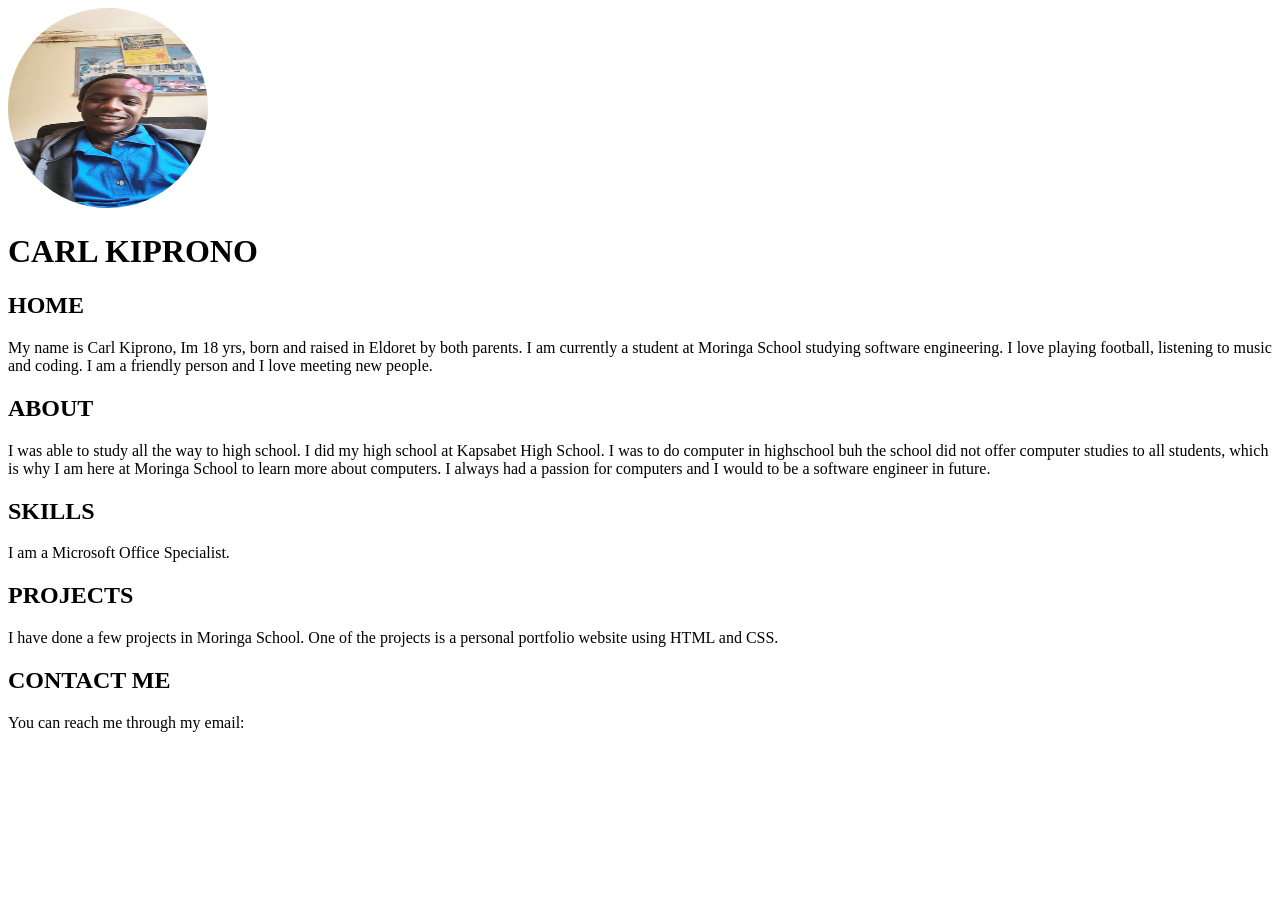
==== index.html @ cceee420 "initial commit" ====
<!DOCTYPE html>
<html lang="en">
<head>
    <meta charset="UTF-8">
    <meta name="viewport" content="width=device-width, initial-scale=1.0">
    <title>Document</title>
</head>
<body>
    <body background="img {
    display: block;
    margin: 0 auto;
    box-shadow: 0 4px 12px rgba(0,0,0,0.15);
}"
    <h3>
      <img 
        style="width:200px;height:200px; border-radius: 50%;"
        src="images/Snapchat-1238015902.jpg" alt="">
         
    </h3>
    <h1>CARL KIPRONO</h1>
    <h2>HOME</h2>
      <p>
        My name is Carl Kiprono, Im 18 yrs, born and raised in Eldoret by both parents.
        I am currently a student at Moringa School studying software engineering.
        I love playing football, listening to music and coding.
        I am a friendly person and I love meeting new people.
      </p>
    <h2>ABOUT</h2>
      <p>
         I was able to study all the way to high school.
         I did my high school at Kapsabet High School.
         I was to do computer in highschool buh the school did not offer computer studies to all students,
         which is why I am here at Moringa School to learn more about computers.
         I always had a passion for computers and I would to be a software engineer in future.
      </p>
    <h2>SKILLS</h2>
       <P>
        I am a Microsoft Office Specialist.
       </P>
    <h2>PROJECTS</h2>
         <p>
          I have done a few projects in Moringa School.
          One of the projects is a personal portfolio website using HTML and CSS.
         </p>
    <h2>CONTACT ME</h2>
        <p>
            You can reach me through my email:
             <a href="mailto:carlkiprono00@gmail.com"></a> 
        </p>
</body>
</html>
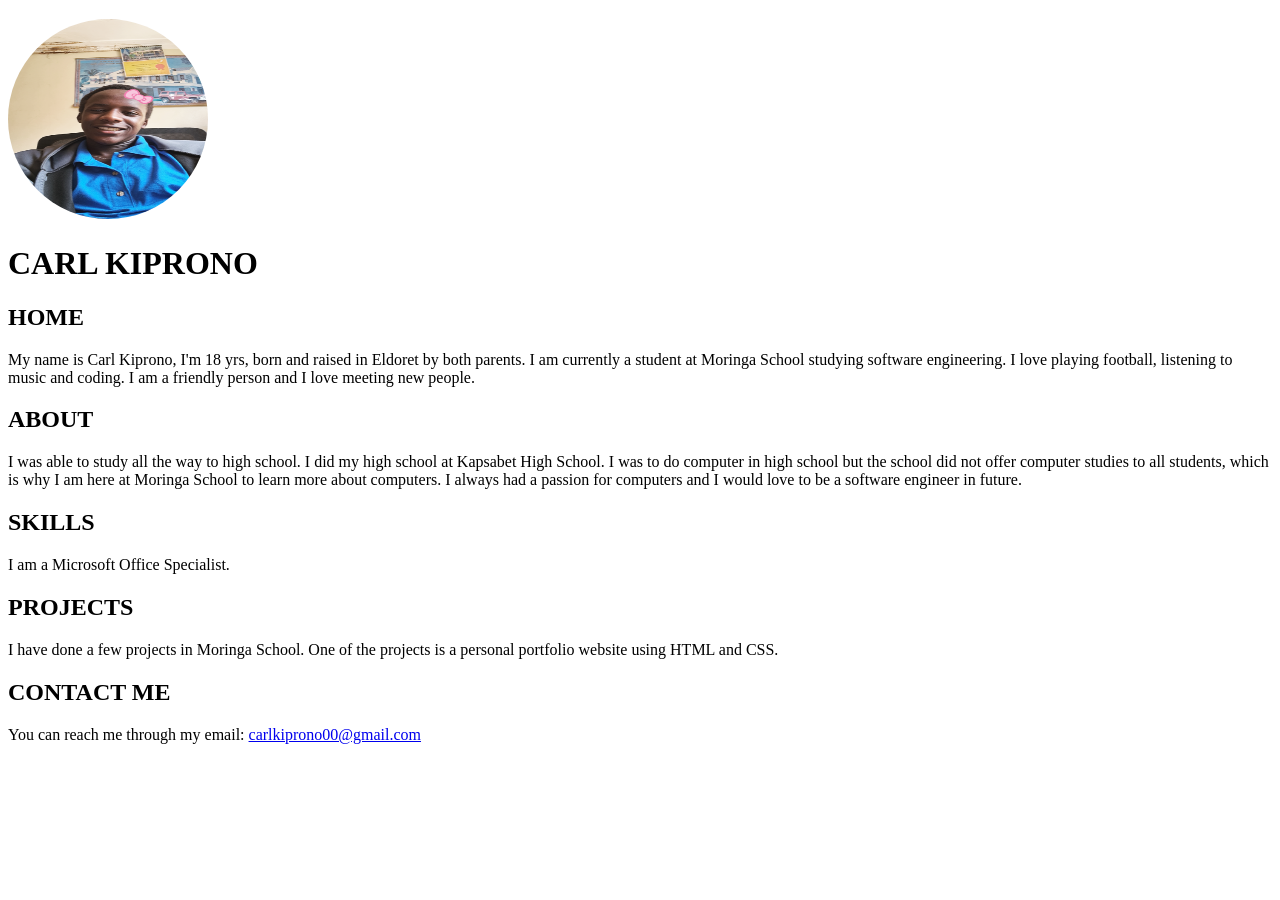
==== commit c5f6b218: "first commit" ====
--- a/index.html
+++ b/index.html
@@ -6,21 +6,16 @@
     <title>Document</title>
 </head>
 <body>
-    <body background="img {
-    display: block;
-    margin: 0 auto;
-    box-shadow: 0 4px 12px rgba(0,0,0,0.15);
-}"
-    <h3>
+   <h3>
       <img 
-        style="width:200px;height:200px; border-radius: 50%;"
-        src="images/Snapchat-1238015902.jpg" alt="">
-         
+        src="images/Snapchat-1238015902.jpg" 
+        alt="Carl Kiprono" 
+        style="width:200px;height:200px; border-radius: 50%;">
     </h3>
     <h1>CARL KIPRONO</h1>
     <h2>HOME</h2>
       <p>
-        My name is Carl Kiprono, Im 18 yrs, born and raised in Eldoret by both parents.
+        My name is Carl Kiprono, I'm 18 yrs, born and raised in Eldoret by both parents.
         I am currently a student at Moringa School studying software engineering.
         I love playing football, listening to music and coding.
         I am a friendly person and I love meeting new people.
@@ -29,14 +24,14 @@
       <p>
          I was able to study all the way to high school.
          I did my high school at Kapsabet High School.
-         I was to do computer in highschool buh the school did not offer computer studies to all students,
+         I was to do computer in high school but the school did not offer computer studies to all students,
          which is why I am here at Moringa School to learn more about computers.
-         I always had a passion for computers and I would to be a software engineer in future.
+         I always had a passion for computers and I would love to be a software engineer in future.
       </p>
     <h2>SKILLS</h2>
-       <P>
+       <p>
         I am a Microsoft Office Specialist.
-       </P>
+       </p>
     <h2>PROJECTS</h2>
          <p>
           I have done a few projects in Moringa School.
@@ -45,7 +40,7 @@
     <h2>CONTACT ME</h2>
         <p>
             You can reach me through my email:
-             <a href="mailto:carlkiprono00@gmail.com"></a> 
+             <a href="mailto:carlkiprono00@gmail.com">carlkiprono00@gmail.com</a> 
         </p>
 </body>
 </html>
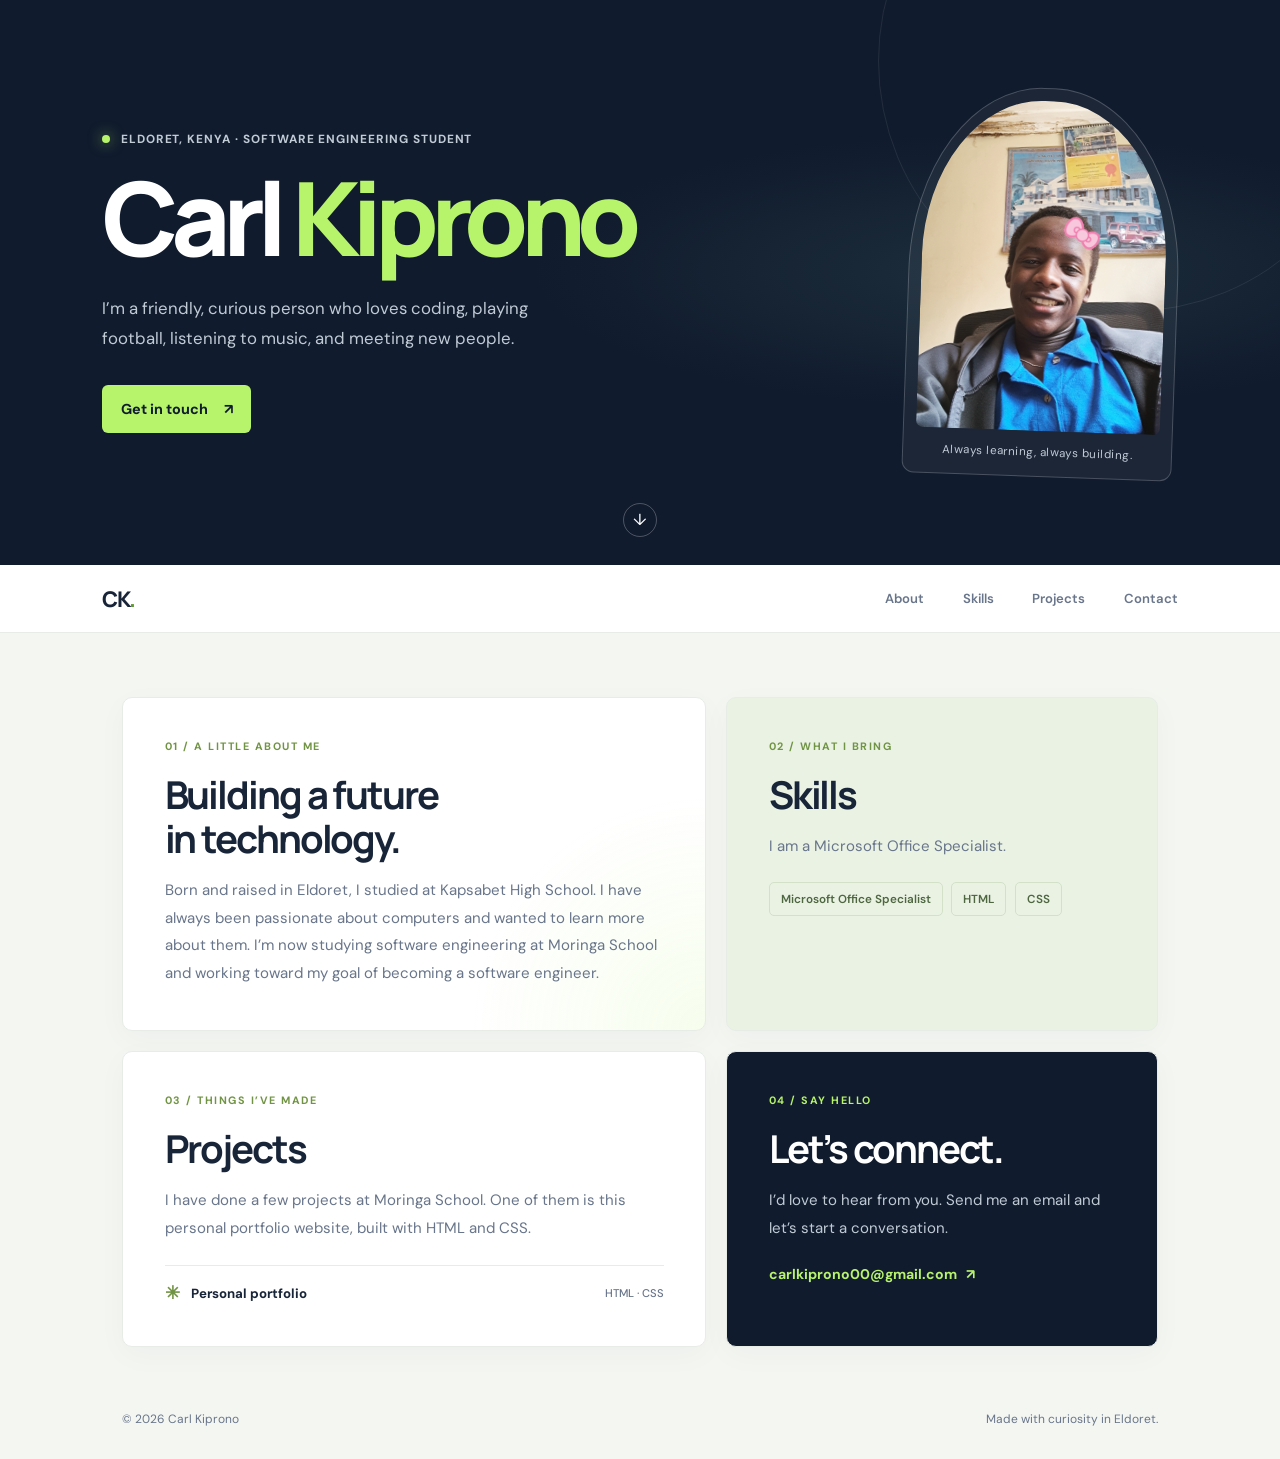
==== commit d2f83bcd: "Style personal portfolio Co-authored-by: Copilot <223556219+Copilot@users.noreply.github.com>" ====
--- a/index.html
+++ b/index.html
@@ -3,44 +3,81 @@
 <head>
     <meta charset="UTF-8">
     <meta name="viewport" content="width=device-width, initial-scale=1.0">
-    <title>Document</title>
+    <meta name="theme-color" content="#101b2d">
+    <meta name="description" content="Carl Kiprono's personal portfolio — software engineering student, curious creator, and lifelong learner.">
+    <title>Carl Kiprono | Portfolio</title>
+    <link rel="stylesheet" href="styles.css">
 </head>
 <body>
-   <h3>
-      <img 
-        src="images/Snapchat-1238015902.jpg" 
-        alt="Carl Kiprono" 
-        style="width:200px;height:200px; border-radius: 50%;">
-    </h3>
-    <h1>CARL KIPRONO</h1>
-    <h2>HOME</h2>
-      <p>
-        My name is Carl Kiprono, I'm 18 yrs, born and raised in Eldoret by both parents.
-        I am currently a student at Moringa School studying software engineering.
-        I love playing football, listening to music and coding.
-        I am a friendly person and I love meeting new people.
-      </p>
-    <h2>ABOUT</h2>
-      <p>
-         I was able to study all the way to high school.
-         I did my high school at Kapsabet High School.
-         I was to do computer in high school but the school did not offer computer studies to all students,
-         which is why I am here at Moringa School to learn more about computers.
-         I always had a passion for computers and I would love to be a software engineer in future.
-      </p>
-    <h2>SKILLS</h2>
-       <p>
-        I am a Microsoft Office Specialist.
-       </p>
-    <h2>PROJECTS</h2>
-         <p>
-          I have done a few projects in Moringa School.
-          One of the projects is a personal portfolio website using HTML and CSS.
-         </p>
-    <h2>CONTACT ME</h2>
-        <p>
-            You can reach me through my email:
-             <a href="mailto:carlkiprono00@gmail.com">carlkiprono00@gmail.com</a> 
-        </p>
+    <header class="hero">
+        <div class="hero-copy">
+            <p class="eyebrow"><span class="status-dot"></span> Eldoret, Kenya · Software Engineering Student</p>
+            <h1>Carl <span>Kiprono</span></h1>
+            <p class="hero-intro">
+                I’m a friendly, curious person who loves coding, playing football, listening to music, and meeting new people.
+            </p>
+            <a class="button" href="mailto:carlkiprono00@gmail.com">Get in touch <span aria-hidden="true">↗</span></a>
+        </div>
+        <div class="portrait-frame">
+            <img
+                class="portrait"
+                src="images/Snapchat-1238015902.jpg"
+                alt="Portrait of Carl Kiprono">
+            <span class="portrait-caption">Always learning, always building.</span>
+        </div>
+        <a class="scroll-cue" href="#about" aria-label="Scroll to About me">↓</a>
+    </header>
+
+    <nav class="site-nav" aria-label="Main navigation">
+        <a class="brand" href="#">CK<span>.</span></a>
+        <div class="nav-links">
+            <a href="#about">About</a>
+            <a href="#skills">Skills</a>
+            <a href="#projects">Projects</a>
+            <a href="#contact">Contact</a>
+        </div>
+    </nav>
+
+    <main class="content-grid">
+        <section class="card about-card" id="about">
+            <p class="section-label">01 / A little about me</p>
+            <h2>Building a future<br>in technology.</h2>
+            <p>
+                Born and raised in Eldoret, I studied at Kapsabet High School. I have always been passionate about computers and wanted to learn more about them. I’m now studying software engineering at Moringa School and working toward my goal of becoming a software engineer.
+            </p>
+        </section>
+
+        <section class="card skills-card" id="skills">
+            <p class="section-label">02 / What I bring</p>
+            <h2>Skills</h2>
+            <p>I am a Microsoft Office Specialist.</p>
+            <div class="skill-tags">
+                <span>Microsoft Office Specialist</span>
+                <span>HTML</span>
+                <span>CSS</span>
+            </div>
+        </section>
+
+        <section class="card projects-card" id="projects">
+            <p class="section-label">03 / Things I’ve made</p>
+            <h2>Projects</h2>
+            <p>
+                I have done a few projects at Moringa School. One of them is this personal portfolio website, built with HTML and CSS.
+            </p>
+            <div class="project-note"><span aria-hidden="true">✳</span> Personal portfolio <span class="project-tech">HTML · CSS</span></div>
+        </section>
+
+        <section class="card contact-card" id="contact">
+            <p class="section-label">04 / Say hello</p>
+            <h2>Let’s connect.</h2>
+            <p>I’d love to hear from you. Send me an email and let’s start a conversation.</p>
+            <a class="email-link" href="mailto:carlkiprono00@gmail.com">carlkiprono00@gmail.com <span aria-hidden="true">↗</span></a>
+        </section>
+    </main>
+
+    <footer class="site-footer">
+        <span>© 2026 Carl Kiprono</span>
+        <span>Made with curiosity in Eldoret.</span>
+    </footer>
 </body>
 </html>
--- a/styles.css
+++ b/styles.css
@@ -0,0 +1,428 @@
+@import url("https://fonts.googleapis.com/css2?family=DM+Sans:wght@400;500;600;700&family=Manrope:wght@400;500;600;700;800&display=swap");
+
+:root {
+    color-scheme: light;
+    --ink: #182438;
+    --muted: #68758a;
+    --navy: #101b2d;
+    --accent: #b7f36b;
+    --paper: #f4f6f2;
+    --card: #ffffff;
+    --line: #e8ece7;
+}
+
+* {
+    box-sizing: border-box;
+}
+
+html {
+    scroll-behavior: smooth;
+    scroll-padding-top: 6rem;
+}
+
+body {
+    margin: 0;
+    background: var(--paper);
+    color: var(--ink);
+    font-family: "DM Sans", Arial, sans-serif;
+    -webkit-font-smoothing: antialiased;
+}
+
+a {
+    color: inherit;
+}
+
+.hero {
+    position: relative;
+    display: flex;
+    min-height: 510px;
+    align-items: center;
+    justify-content: space-between;
+    gap: 4rem;
+    overflow: hidden;
+    padding: 5.5rem max(8vw, calc((100vw - 1100px) / 2));
+    background:
+        radial-gradient(ellipse at 78% 48%, rgb(69 105 103 / 24%), transparent 33%),
+        var(--navy);
+    color: #fff;
+}
+
+.hero::before {
+    position: absolute;
+    top: -190px;
+    right: -100px;
+    width: 500px;
+    height: 500px;
+    border: 1px solid rgb(255 255 255 / 8%);
+    border-radius: 50%;
+    content: "";
+}
+
+.hero-copy {
+    position: relative;
+    z-index: 1;
+    max-width: 590px;
+}
+
+.eyebrow,
+.section-label {
+    margin: 0 0 1.25rem;
+    font-size: 0.74rem;
+    font-weight: 700;
+    letter-spacing: 0.14em;
+    text-transform: uppercase;
+}
+
+.eyebrow {
+    display: flex;
+    align-items: center;
+    gap: 0.65rem;
+    color: #c1cbd6;
+    letter-spacing: 0.08em;
+}
+
+.status-dot {
+    width: 8px;
+    height: 8px;
+    border-radius: 50%;
+    background: var(--accent);
+    box-shadow: 0 0 14px rgb(183 243 107 / 65%);
+}
+
+h1,
+h2 {
+    font-family: "Manrope", "DM Sans", sans-serif;
+}
+
+.hero h1 {
+    margin: 0;
+    font-size: clamp(3.7rem, 8vw, 6.4rem);
+    font-weight: 800;
+    letter-spacing: -0.075em;
+    line-height: 0.98;
+}
+
+.hero h1 span {
+    color: var(--accent);
+}
+
+.hero-intro {
+    max-width: 490px;
+    margin: 1.6rem 0 2rem;
+    color: #c1cbd6;
+    font-size: 1.05rem;
+    line-height: 1.8;
+}
+
+.button {
+    display: inline-flex;
+    min-height: 48px;
+    align-items: center;
+    gap: 1rem;
+    padding: 0.8rem 1.15rem;
+    border-radius: 6px;
+    background: var(--accent);
+    color: var(--navy);
+    font-size: 0.9rem;
+    font-weight: 700;
+    text-decoration: none;
+    transition: transform 180ms ease, background 180ms ease;
+}
+
+.button:hover {
+    transform: translateY(-2px);
+    background: #c9ff88;
+}
+
+.portrait-frame {
+    position: relative;
+    z-index: 1;
+    flex: 0 0 270px;
+    padding: 12px;
+    border: 1px solid rgb(255 255 255 / 20%);
+    border-radius: 48% 48% 12px 12px;
+    background: rgb(255 255 255 / 5%);
+    transform: rotate(2deg);
+}
+
+.portrait {
+    display: block;
+    width: 100%;
+    height: 330px;
+    border-radius: 48% 48% 7px 7px;
+    object-fit: cover;
+    object-position: center 36%;
+}
+
+.portrait-caption {
+    display: block;
+    padding: 0.9rem 0.3rem 0.2rem;
+    color: #c1cbd6;
+    font-size: 0.72rem;
+    letter-spacing: 0.04em;
+    text-align: center;
+}
+
+.scroll-cue {
+    position: absolute;
+    bottom: 1.75rem;
+    left: 50%;
+    display: grid;
+    width: 34px;
+    height: 34px;
+    place-items: center;
+    border: 1px solid rgb(255 255 255 / 25%);
+    border-radius: 50%;
+    color: #fff;
+    text-decoration: none;
+    transform: translateX(-50%);
+}
+
+.site-nav {
+    position: sticky;
+    z-index: 5;
+    top: 0;
+    display: flex;
+    height: 68px;
+    align-items: center;
+    justify-content: space-between;
+    padding: 0 max(8vw, calc((100vw - 1100px) / 2));
+    border-bottom: 1px solid var(--line);
+    background: rgb(255 255 255 / 94%);
+    backdrop-filter: blur(14px);
+}
+
+.brand {
+    font-family: "Manrope", sans-serif;
+    font-size: 1.35rem;
+    font-weight: 800;
+    letter-spacing: -0.08em;
+    text-decoration: none;
+}
+
+.brand span {
+    color: #609b30;
+}
+
+.nav-links {
+    display: flex;
+    gap: clamp(1rem, 3vw, 2.4rem);
+}
+
+.nav-links a {
+    color: var(--muted);
+    font-size: 0.82rem;
+    font-weight: 600;
+    text-decoration: none;
+    transition: color 180ms ease;
+}
+
+.nav-links a:hover {
+    color: #609b30;
+}
+
+.content-grid {
+    display: grid;
+    max-width: 1100px;
+    grid-template-columns: 1.15fr 0.85fr;
+    gap: 1.25rem;
+    margin: 0 auto;
+    padding: 4rem 2rem;
+}
+
+.card {
+    padding: clamp(1.6rem, 4vw, 2.6rem);
+    border: 1px solid var(--line);
+    border-radius: 10px;
+    background: var(--card);
+    box-shadow: 0 8px 30px rgb(24 36 56 / 3%);
+}
+
+.section-label {
+    color: #709443;
+    font-size: 0.67rem;
+}
+
+.card h2 {
+    margin: 0 0 1rem;
+    font-size: clamp(1.7rem, 3.3vw, 2.4rem);
+    font-weight: 700;
+    letter-spacing: -0.055em;
+    line-height: 1.14;
+}
+
+.card > p:not(.section-label) {
+    margin: 0;
+    color: var(--muted);
+    font-size: 0.94rem;
+    line-height: 1.85;
+}
+
+.about-card {
+    min-height: 280px;
+    background:
+        radial-gradient(circle at 100% 100%, rgb(183 243 107 / 12%), transparent 35%),
+        var(--card);
+}
+
+.about-card > p:not(.section-label) {
+    max-width: 610px;
+}
+
+.skills-card {
+    background: #eaf2e4;
+}
+
+.skill-tags {
+    display: flex;
+    flex-wrap: wrap;
+    gap: 0.55rem;
+    margin-top: 1.35rem;
+}
+
+.skill-tags span {
+    padding: 0.48rem 0.68rem;
+    border: 1px solid #d3e1c8;
+    border-radius: 5px;
+    color: #4f6740;
+    font-size: 0.73rem;
+    font-weight: 600;
+}
+
+.project-note {
+    display: flex;
+    align-items: center;
+    gap: 0.7rem;
+    margin-top: 1.4rem;
+    padding-top: 1rem;
+    border-top: 1px solid var(--line);
+    font-size: 0.83rem;
+    font-weight: 700;
+}
+
+.project-note > span:first-child {
+    color: #709443;
+    font-size: 1.1rem;
+}
+
+.project-tech {
+    margin-left: auto;
+    color: var(--muted);
+    font-size: 0.7rem;
+    font-weight: 500;
+}
+
+.contact-card {
+    background: var(--navy);
+    color: #fff;
+}
+
+.contact-card .section-label {
+    color: var(--accent);
+}
+
+.contact-card > p:not(.section-label) {
+    color: #c1cbd6;
+}
+
+.email-link {
+    display: inline-flex;
+    align-items: center;
+    gap: 0.6rem;
+    margin-top: 1.4rem;
+    color: var(--accent);
+    font-size: 0.88rem;
+    font-weight: 700;
+    text-decoration: none;
+    overflow-wrap: anywhere;
+}
+
+.site-footer {
+    display: flex;
+    max-width: 1100px;
+    justify-content: space-between;
+    gap: 1rem;
+    margin: 0 auto;
+    padding: 0 2rem 2rem;
+    color: var(--muted);
+    font-size: 0.75rem;
+}
+
+a:focus-visible {
+    outline: 3px solid #83b94e;
+    outline-offset: 4px;
+}
+
+@media (max-width: 720px) {
+    .hero {
+        min-height: auto;
+        flex-direction: column-reverse;
+        align-items: flex-start;
+        gap: 2.5rem;
+        padding: 4rem 1.5rem 5rem;
+    }
+
+    .portrait-frame {
+        width: min(230px, 65vw);
+        flex-basis: auto;
+        align-self: center;
+    }
+
+    .portrait {
+        height: 260px;
+    }
+
+    .hero h1 {
+        font-size: clamp(3.4rem, 14vw, 5rem);
+    }
+
+    .site-nav {
+        height: 60px;
+        padding: 0 1.25rem;
+    }
+
+    .nav-links {
+        gap: 1rem;
+    }
+
+    .nav-links a {
+        font-size: 0.75rem;
+    }
+
+    .content-grid {
+        grid-template-columns: 1fr;
+        gap: 0.9rem;
+        padding: 2rem 1rem;
+    }
+
+    .card {
+        min-height: 0;
+    }
+
+    .site-footer {
+        flex-direction: column;
+        padding: 0 1.25rem 1.5rem;
+    }
+}
+
+@media (max-width: 380px) {
+    .nav-links {
+        gap: 0.65rem;
+    }
+
+    .nav-links a {
+        font-size: 0.68rem;
+    }
+}
+
+@media (prefers-reduced-motion: reduce) {
+    html {
+        scroll-behavior: auto;
+    }
+
+    *,
+    *::before,
+    *::after {
+        transition-duration: 0.01ms !important;
+    }
+}
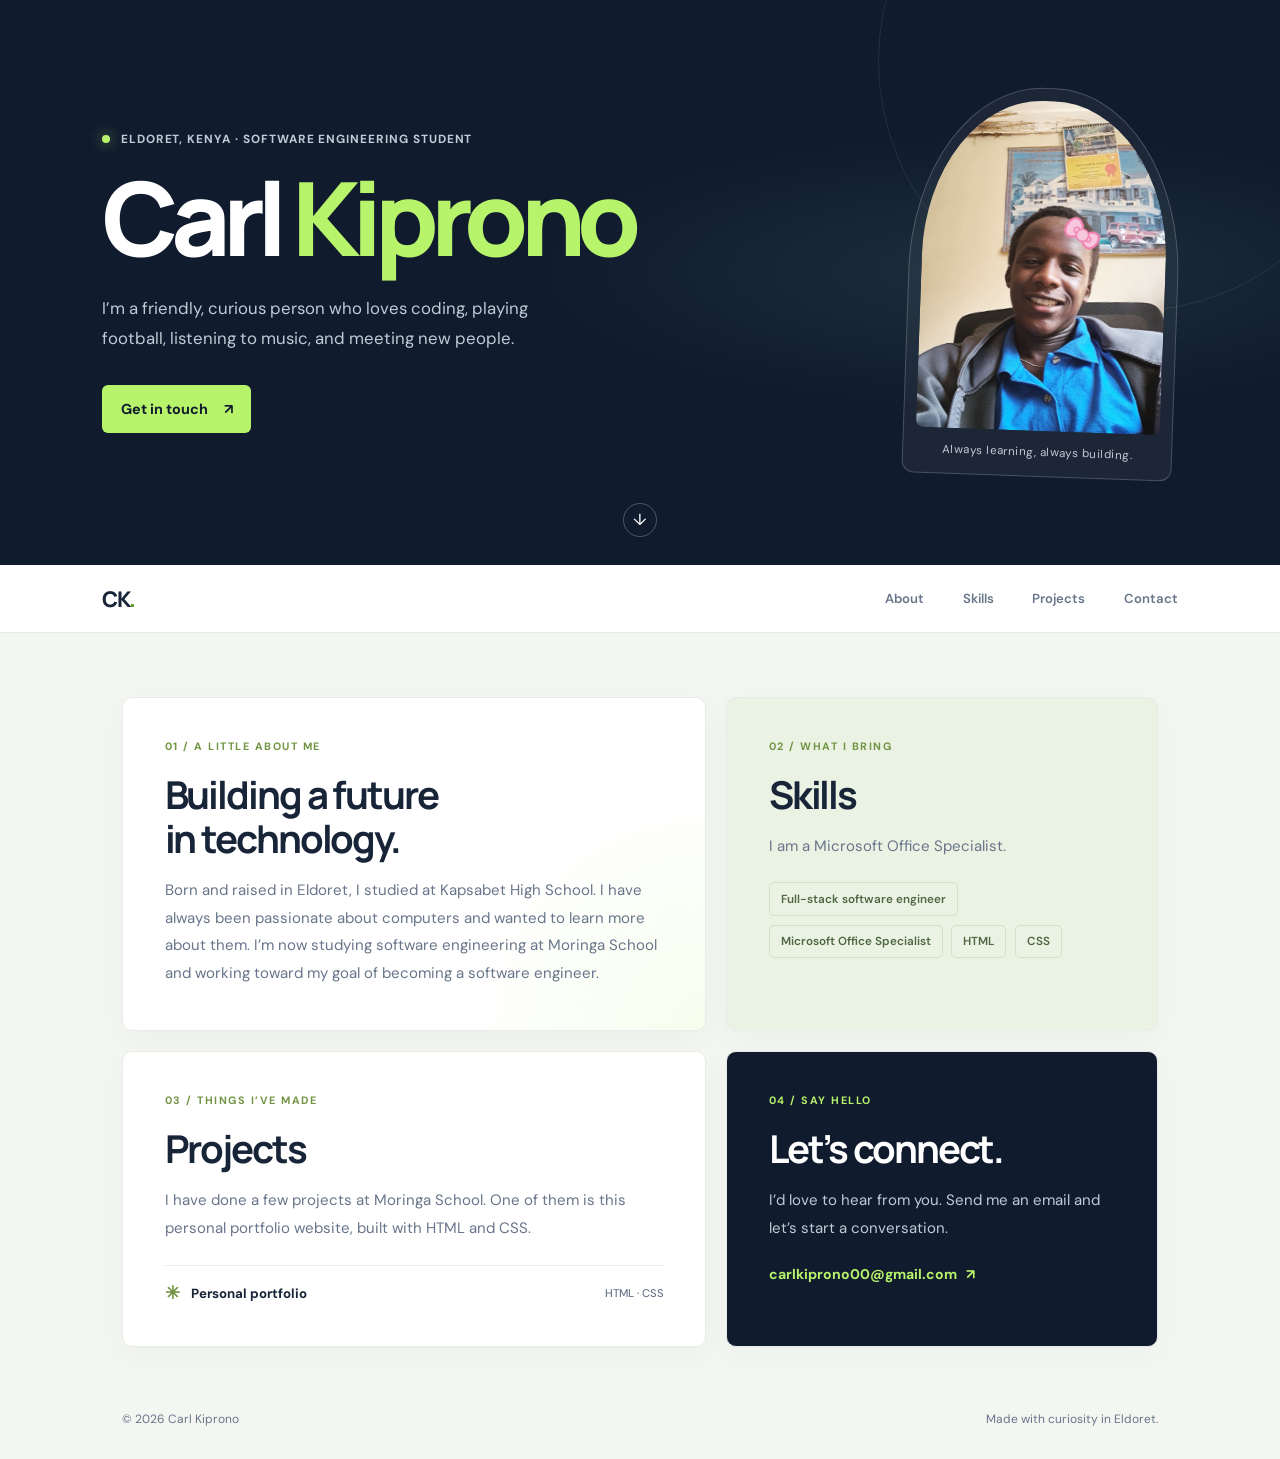
==== commit 6e621002: "Add full-stack software engineer skill Co-authored-by: Copilot <223556219+Copilot@users.noreply.gith" ====
--- a/index.html
+++ b/index.html
@@ -52,6 +52,7 @@
             <h2>Skills</h2>
             <p>I am a Microsoft Office Specialist.</p>
             <div class="skill-tags">
+                <span>Full-stack software engineer</span>
                 <span>Microsoft Office Specialist</span>
                 <span>HTML</span>
                 <span>CSS</span>
